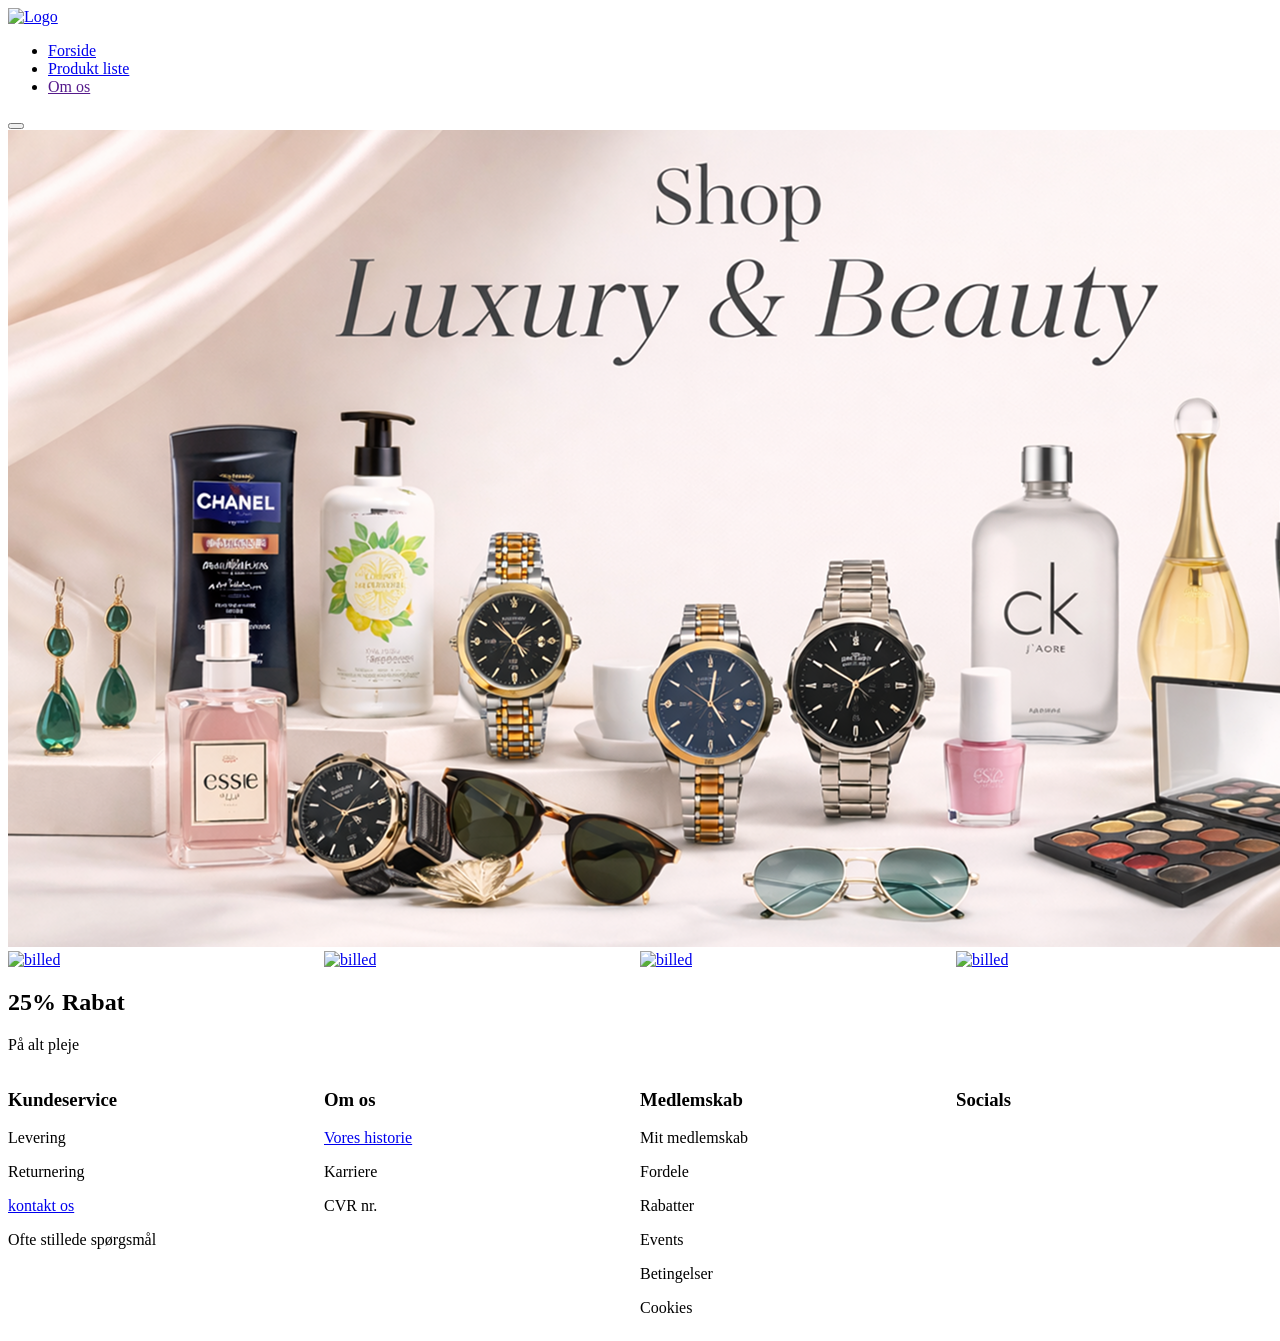
==== index.html @ b5269521 "font" ====
<!DOCTYPE html>
<html lang="en">

<head>
    <meta charset="UTF-8">
    <meta name="viewport" content="width=device-width, initial-scale=1.0">
    <title>Document</title>
    <script src="burger.js" defer></script>
    <link rel="stylesheet" href="global.css">
    <link rel="stylesheet" href="layout.css">
    <link rel="preconnect" href="https://fonts.googleapis.com">
    <link rel="preconnect" href="https://fonts.gstatic.com" crossorigin>
    <link href="https://fonts.googleapis.com/css2?family=Aboreto&display=swap" rel="stylesheet">
</head>

<body>
    <header>
        <div class="logo">
            <a href="index.html">
                <img src="" alt="Logo">
            </a>
        </div>
        <nav>
            <ul class="menu">
                <li><a href="index.html">Forside</a></li>
                <li><a href="produktliste.html">Produkt liste</a></li>
                <li><a href="">Om os</a></li>
            </ul>
            <button class="burger" alt="Menu/navigation">
                <span class="line"></span>
                <span class="line"></span>
                <span class="line"></span>
            </button>
        </nav>

    </header>

    <main>
        <img src="img/hero.png" alt="hero">
        <div class="grid1-4">
            <a href="produktliste.html?category=fragrances">
                <img src="" alt="billed">
            </a>

            <a href="produktliste.html?category=beauty">
                <img src="" alt="billed">
            </a>

            <a href="produktliste.html?category=mens-watches&category=sunglasses&category=womens-jewellery">
                <img src="" alt="billed">
            </a>

            <a href="produktliste.html?category=skin-care">
                <img src="" alt="billed">
            </a>


        </div>
        <div class="card25rabatIndex">
            <h2>25% Rabat</h2>
            <p>På alt pleje</p>
        </div>
        <div class="slideBar">

        </div>
    </main>
    <footer>
        <div class="grid1-4">
            <div>
                <h3>Kundeservice</h3>
                <p>Levering</p>
                <p>Returnering</p>
                <a href="kontakt.html">kontakt os</a>
                <p>Ofte stillede spørgsmål</p>
            </div>
            <div>
                <h3>Om os</h3>
                <a href="historie.html">Vores historie</a>
                <p>Karriere</p>
                <p>CVR nr.</p>
            </div>
            <div>
                <h3>Medlemskab</h3>
                <p>Mit medlemskab</p>
                <p>Fordele</p>
                <p>Rabatter</p>
                <p>Events</p>
                <p>Betingelser</p>
                <p>Cookies</p>
            </div>
            <div>
                <h3>Socials</h3>
                <img src="" alt="">
                <img src="" alt="">
                <img src="" alt="">
                <img src="" alt="">
            </div>
        </div>
    </footer>

</body>

</html>
---- global.css ----
.grid1-4 {
  display: grid;
  grid-template-columns: 1fr 1fr 1fr 1fr;
}

.aboreto-regular {
  font-family: "Aboreto", system-ui;
  font-weight: 400;
  font-style: normal;
}
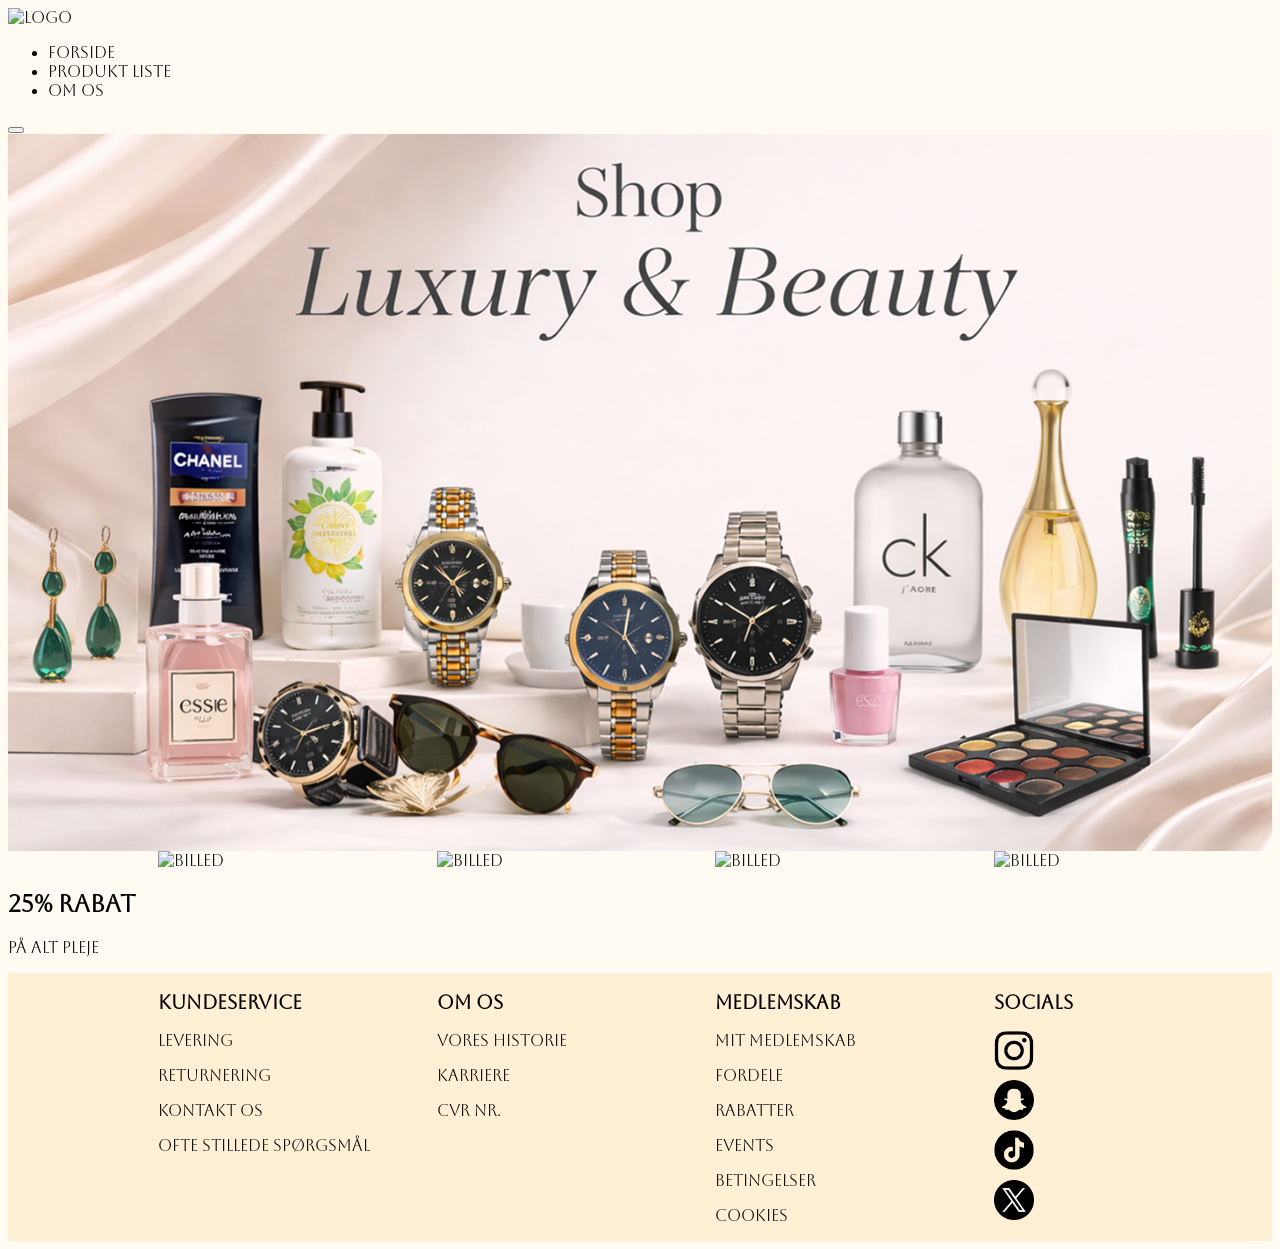
==== commit 329ba47d: "footer done" ====
--- a/index.html
+++ b/index.html
@@ -90,10 +90,10 @@
             </div>
             <div>
                 <h3>Socials</h3>
-                <img src="" alt="">
-                <img src="" alt="">
-                <img src="" alt="">
-                <img src="" alt="">
+                <img class="socialsLogos" src="img/instaLogo.png" alt="instaLogo">
+                <img class="socialsLogos" src="img/snapChatLogo.png" alt="snapChatLogo">
+                <img class="socialsLogos" src="img/TikTokLogo.png" alt="TikTokLogo">
+                <img class="socialsLogos" src="img/xLogo.png" alt="xLogo">
             </div>
         </div>
     </footer>
--- a/global.css
+++ b/global.css
@@ -1,10 +1,65 @@
+/******footer******/
 .grid1-4 {
   display: grid;
   grid-template-columns: 1fr 1fr 1fr 1fr;
+  padding-left: 150px;
 }
+
+footer {
+  background-color: var(--card-bg-color);
+}
+
+.socialsLogos {
+  width: 40px;
+  padding-bottom: 10px;
+}
+
+/****img***/
+
+img {
+  width: 100%;
+  height: auto;
+  display: block;
+  display: block;
+}
+
+/******farvekoder******/
+
+:root {
+  --primary-bg-color: #fffbf2;
+  --card-bg-color: #ffefd4;
+}
+
+body {
+  background-color: var(--primary-bg-color);
+}
+
+/*****font******/
 
 .aboreto-regular {
   font-family: "Aboreto", system-ui;
   font-weight: 400;
   font-style: normal;
 }
+
+p {
+  font-family: "Aboreto", system-ui;
+}
+
+h1 {
+  font-family: "Aboreto", system-ui;
+}
+
+h2 {
+  font-family: "Aboreto", system-ui;
+}
+
+h3 {
+  font-family: "Aboreto", system-ui;
+}
+
+a {
+  font-family: "Aboreto", system-ui;
+  text-decoration: none;
+  color: black;
+}
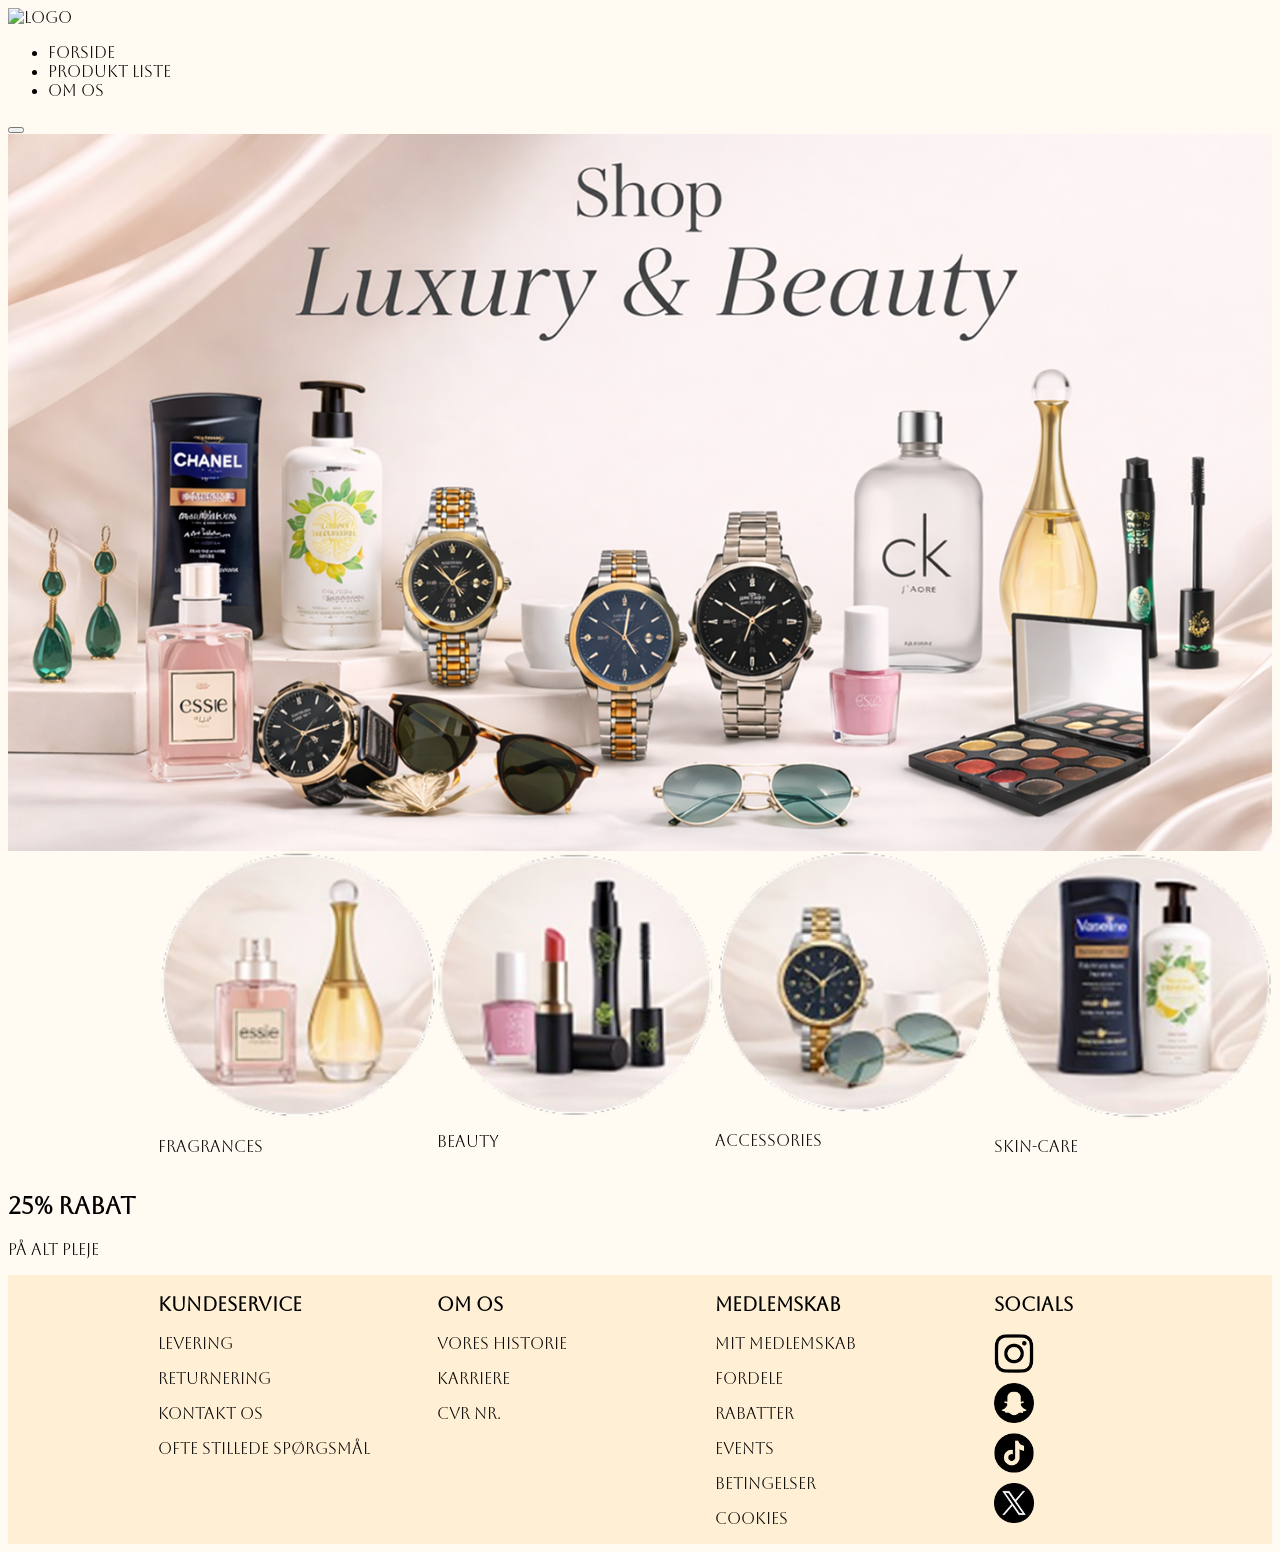
==== commit 963dc7d0: "bildere-på-forside-kategori" ====
--- a/index.html
+++ b/index.html
@@ -39,19 +39,23 @@
         <img src="img/hero.png" alt="hero">
         <div class="grid1-4">
             <a href="produktliste.html?category=fragrances">
-                <img src="" alt="billed">
+                <img src="img/fragrance.png" alt="billed">
+                <p>Fragrances</p>
             </a>
 
             <a href="produktliste.html?category=beauty">
-                <img src="" alt="billed">
+                <img src="img/beauty.png" alt="billed">
+                <p>Beauty</p>
             </a>
 
             <a href="produktliste.html?category=mens-watches&category=sunglasses&category=womens-jewellery">
-                <img src="" alt="billed">
+                <img src="img/accessories.png" alt="billed">
+                <p>Accessories</p>
             </a>
 
             <a href="produktliste.html?category=skin-care">
-                <img src="" alt="billed">
+                <img src="img/pleje.png" alt="billed">
+                <p>Skin-Care</p>
             </a>
 
 
--- a/global.css
+++ b/global.css
@@ -63,3 +63,92 @@
   text-decoration: none;
   color: black;
 }
+
+/*** Vores historie side ***/
+.indholdBoks {
+  background-color: #ffefd4;
+  padding: 90px;
+  max-width: 100rem;
+  margin: 0 auto;
+  line-height: 1.8;
+  font-size: 35px;
+  margin-bottom: 100px;
+  margin-top: 80px;
+}
+
+.portrætBoks {
+  width: 120rem;
+  margin: 0 auto;
+}
+
+.heroBanner {
+  background-color: #ffefd4;
+  padding: 40px;
+  font-size: 50px;
+  text-align: center;
+  margin-bottom: 150px;
+}
+.underskrifter {
+  display: block;
+  margin-left: auto;
+  width: 500px;
+}
+
+/** Kontakt os side **/
+#form-section {
+  background-color: #ffefd4;
+  padding: 40px;
+  max-width: 100rem;
+  margin: 0 auto;
+  margin-top: 80px;
+  margin-bottom: 90px;
+}
+
+#form-section input,
+#form-section textarea {
+  width: 50rem;
+  padding: 30px;
+  border: none;
+  background-color: #fffbf2;
+  font-size: 16px;
+  display: block;
+  margin: 0 auto;
+}
+
+#form-section label {
+  display: block;
+  font-size: 35px;
+  letter-spacing: 2px;
+  margin-bottom: 10px;
+  margin-top: 30px;
+  font-family: "Aboreto", system-ui;
+}
+
+.forms-tekst {
+  font-size: 2rem;
+  text-align: center;
+}
+
+legend {
+  max-width: 50rem;
+  margin: 0 auto;
+  padding: 30px;
+}
+
+.button {
+  margin-top: 30px;
+  margin-bottom: 10px;
+  padding: 15px 30px;
+  background-color: #ffefd4;
+  border: 10px solid #fffbf2;
+  font-size: 35px;
+  font-family: "Aboreto", system-ui;
+  cursor: pointer;
+  box-shadow: 3px 3px 0 #d6c2a1;
+  display: block;
+  margin-left: auto;
+}
+
+.button:hover {
+  border: 10px solid #ffd283;
+}
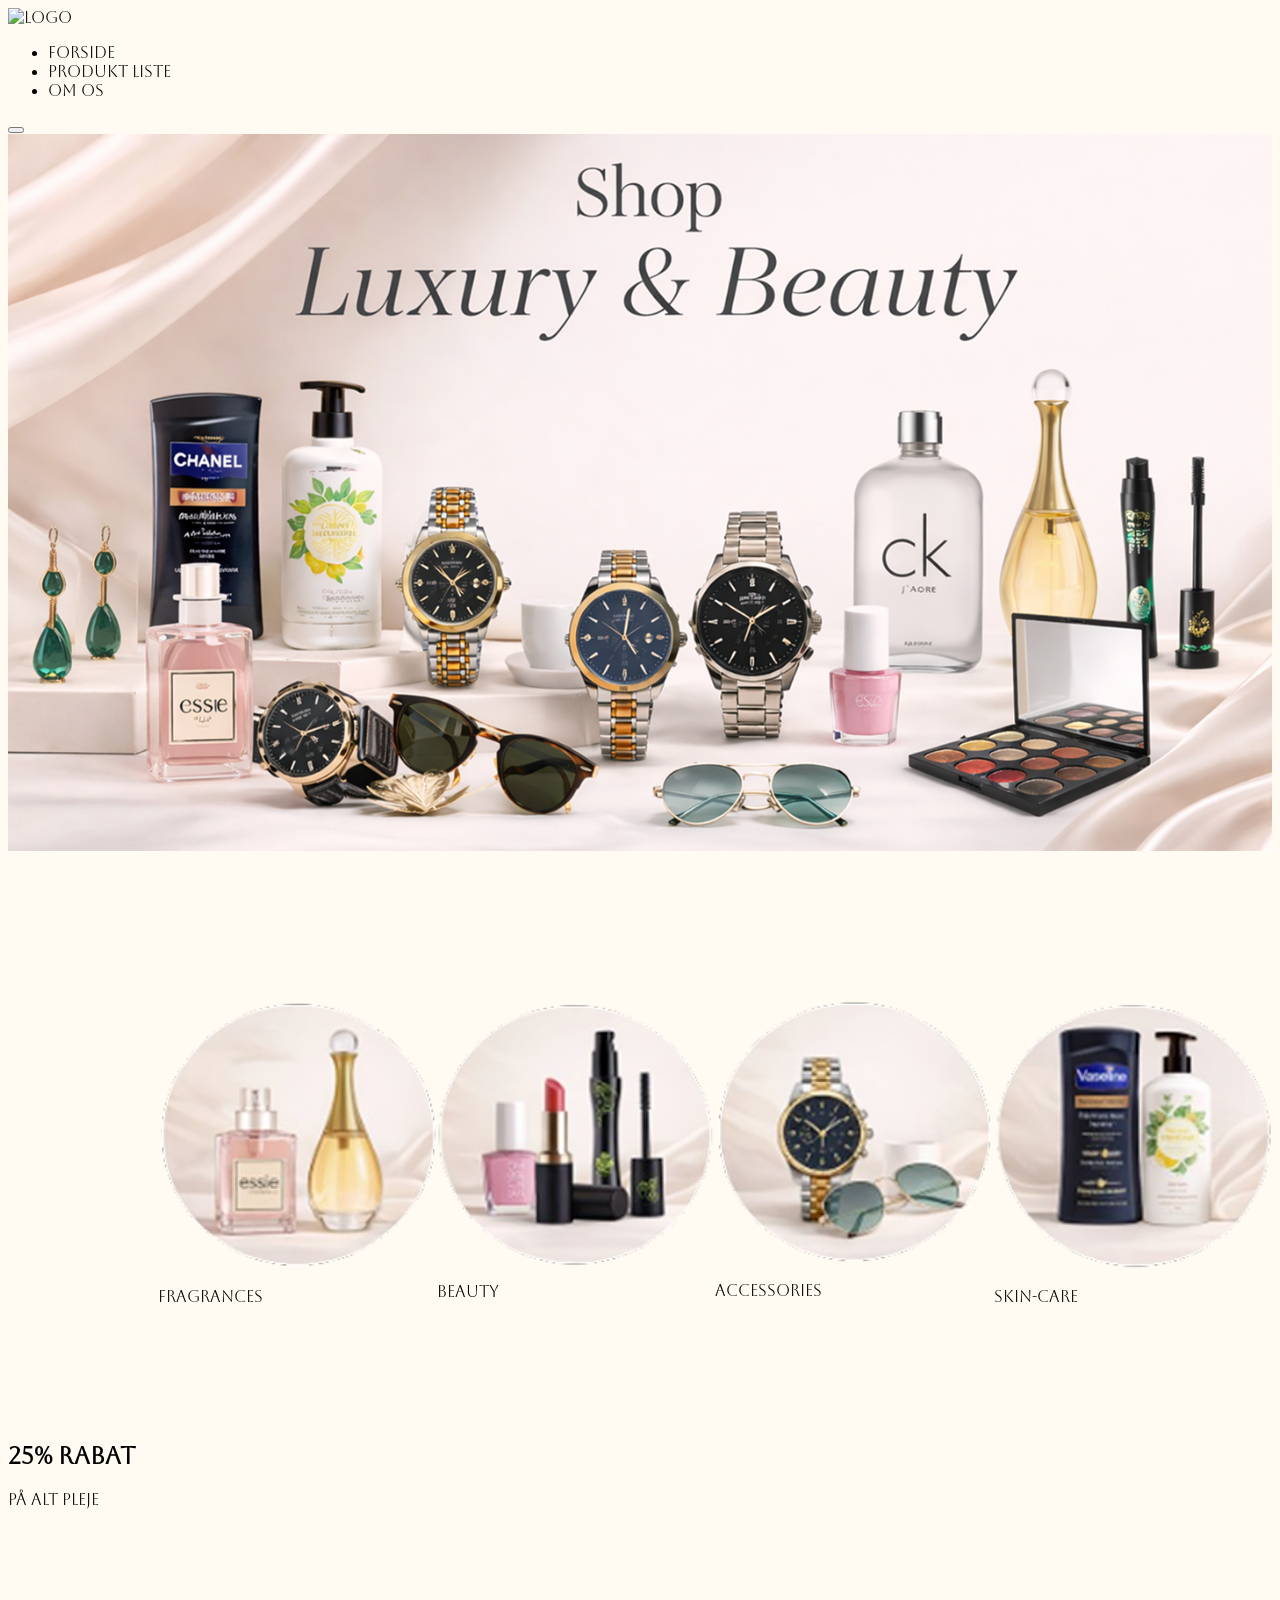
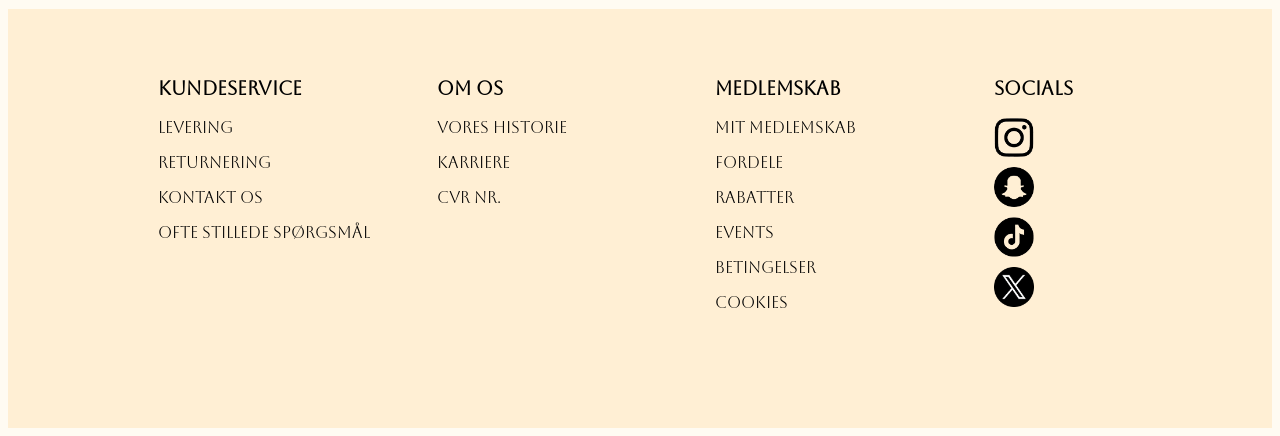
==== commit dbdc98d6: "favicon done" ====
--- a/index.html
+++ b/index.html
@@ -4,10 +4,14 @@
 <head>
     <meta charset="UTF-8">
     <meta name="viewport" content="width=device-width, initial-scale=1.0">
-    <title>Document</title>
+    <title>LUMIRA</title>
+
     <script src="burger.js" defer></script>
+
+    <link rel="icon" type="img/png" sizes="33x32" href="img/favicon.png">
     <link rel="stylesheet" href="global.css">
     <link rel="stylesheet" href="layout.css">
+
     <link rel="preconnect" href="https://fonts.googleapis.com">
     <link rel="preconnect" href="https://fonts.gstatic.com" crossorigin>
     <link href="https://fonts.googleapis.com/css2?family=Aboreto&display=swap" rel="stylesheet">
--- a/global.css
+++ b/global.css
@@ -3,6 +3,9 @@
   display: grid;
   grid-template-columns: 1fr 1fr 1fr 1fr;
   padding-left: 150px;
+  margin-top: 100px;
+  padding-top: 50px;
+  padding-bottom: 100px;
 }
 
 footer {
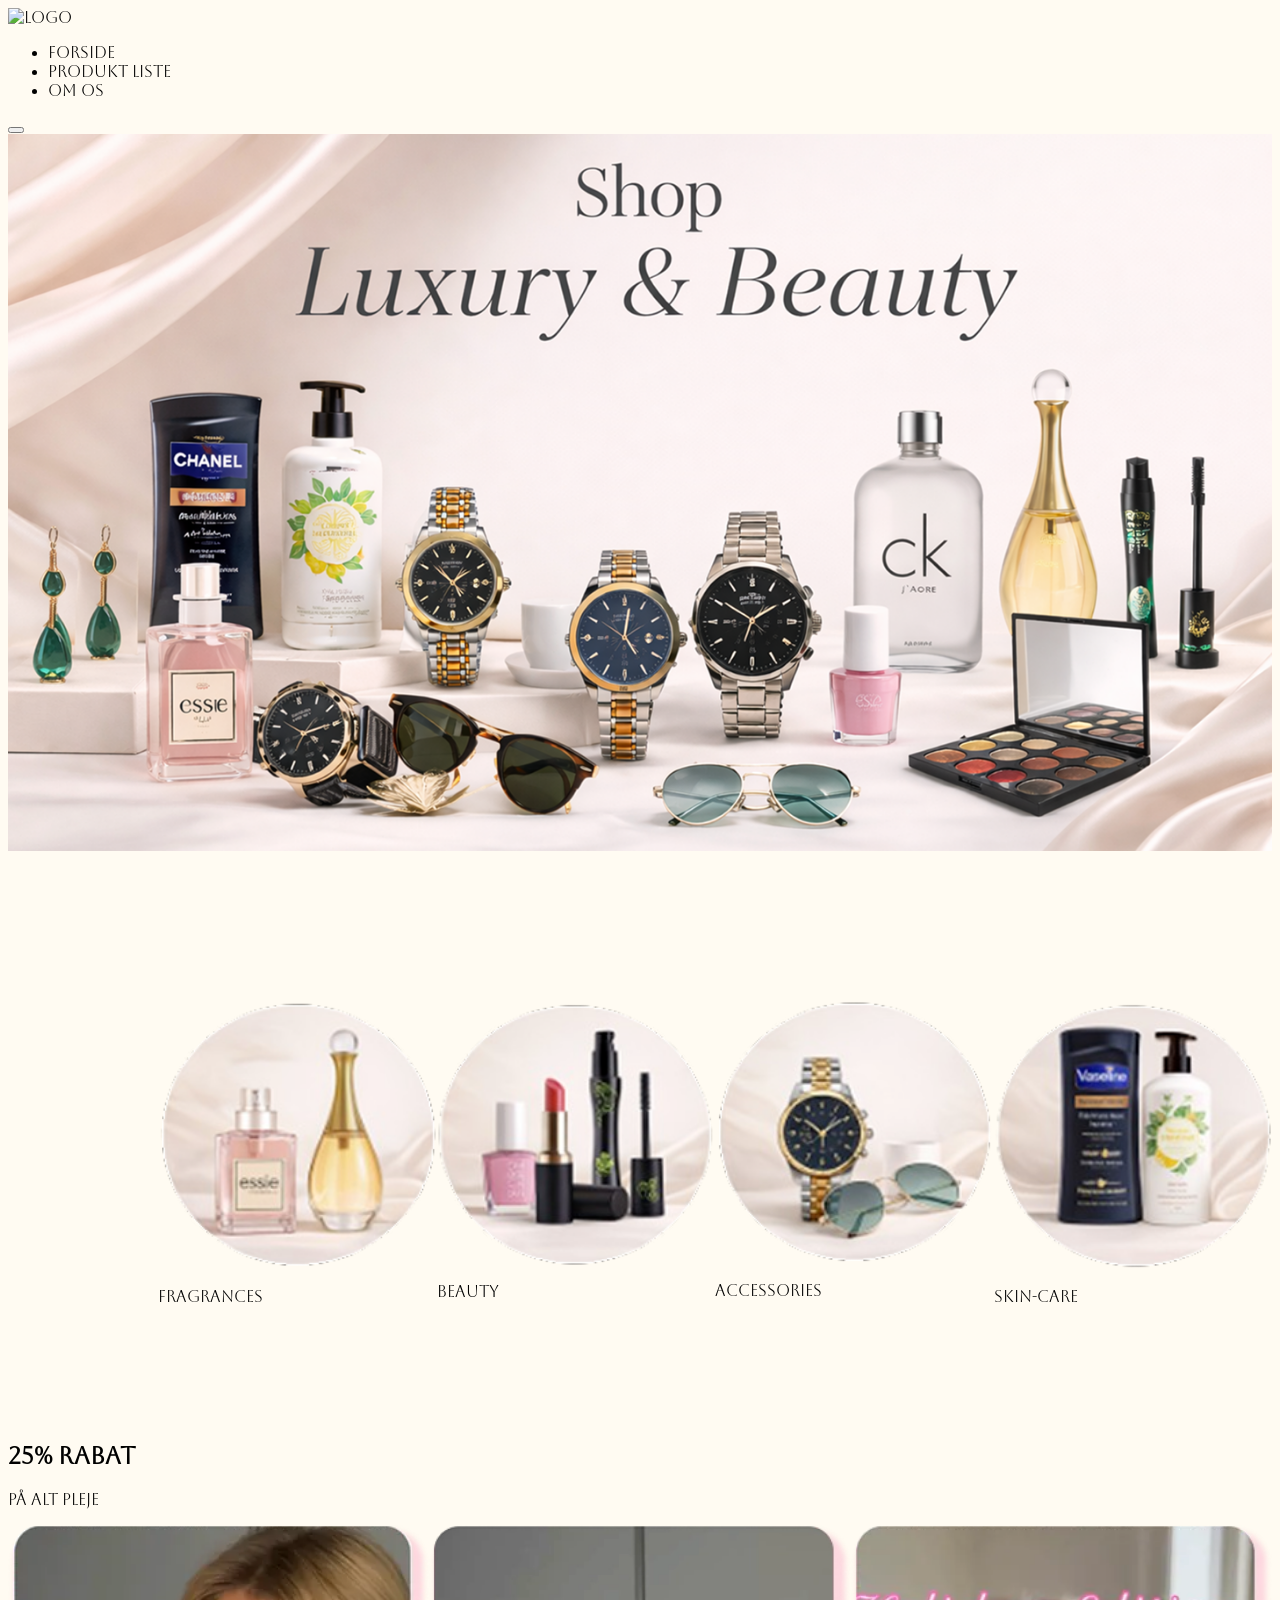
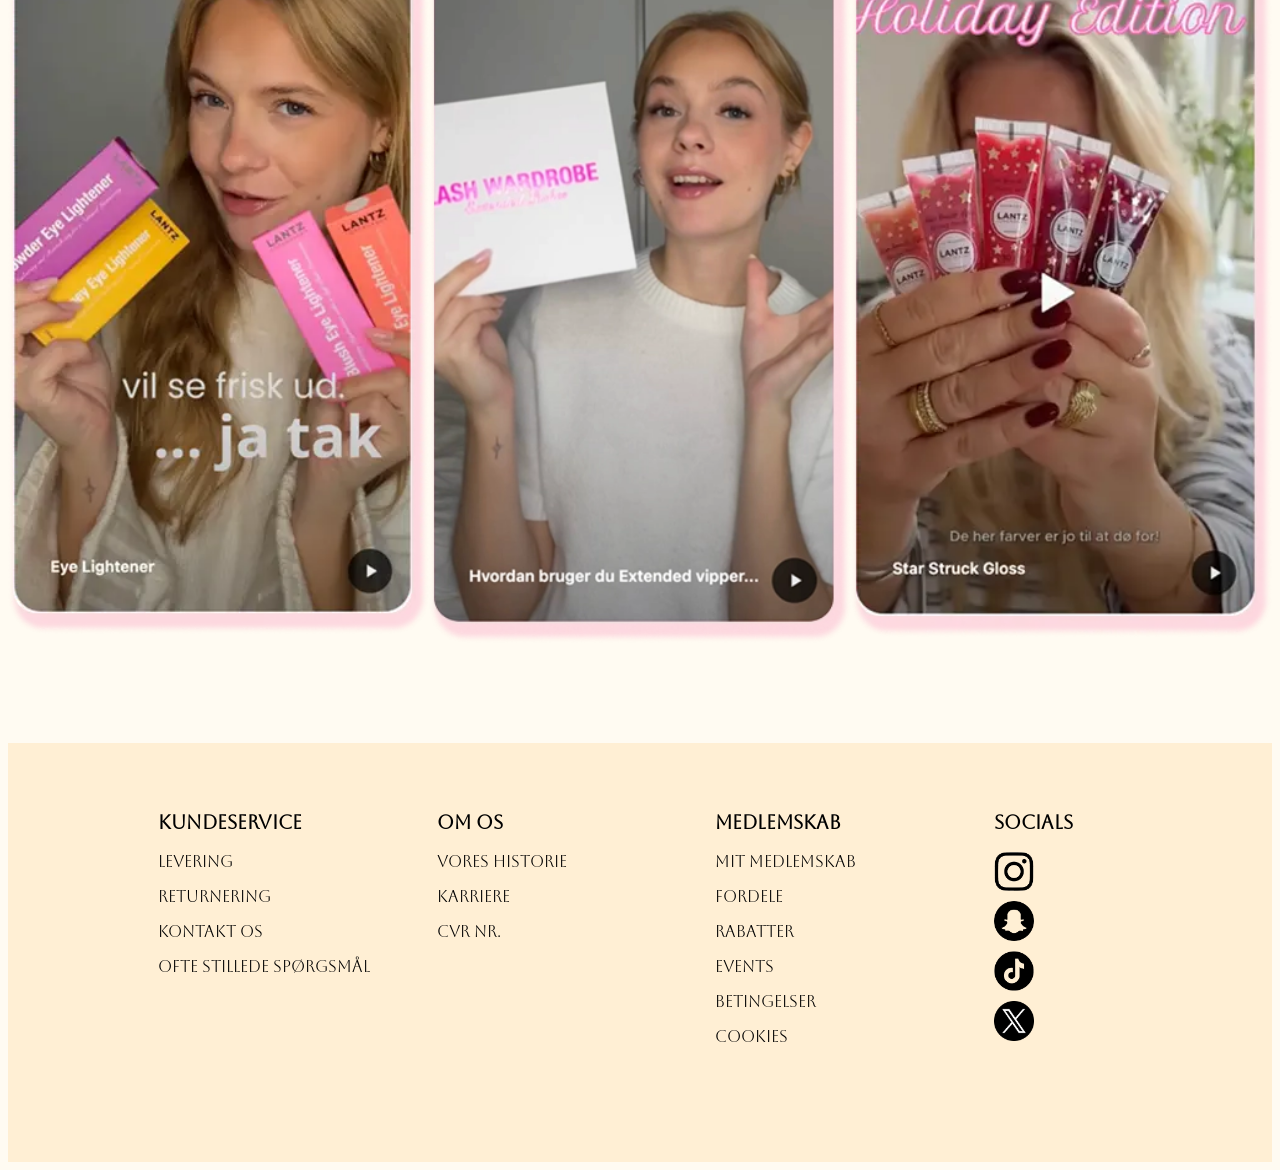
==== commit ce75357f: "smidtbilledindpåforside, slette 2csssider" ====
--- a/index.html
+++ b/index.html
@@ -69,7 +69,9 @@
             <p>På alt pleje</p>
         </div>
         <div class="slideBar">
-
+            <img src="img/forsidebilled1.webp" alt="billed">
+            <img src="img/forsidebilled2.webp" alt="billed">
+            <img src="img/forsidebilled3.webp" alt="billed">
         </div>
     </main>
     <footer>
--- a/global.css
+++ b/global.css
@@ -155,3 +155,9 @@
 .button:hover {
   border: 10px solid #ffd283;
 }
+
+/**Slidebar grid**/
+.slideBar {
+  display: grid;
+  grid-template-columns: 1fr 1fr 1fr;
+}
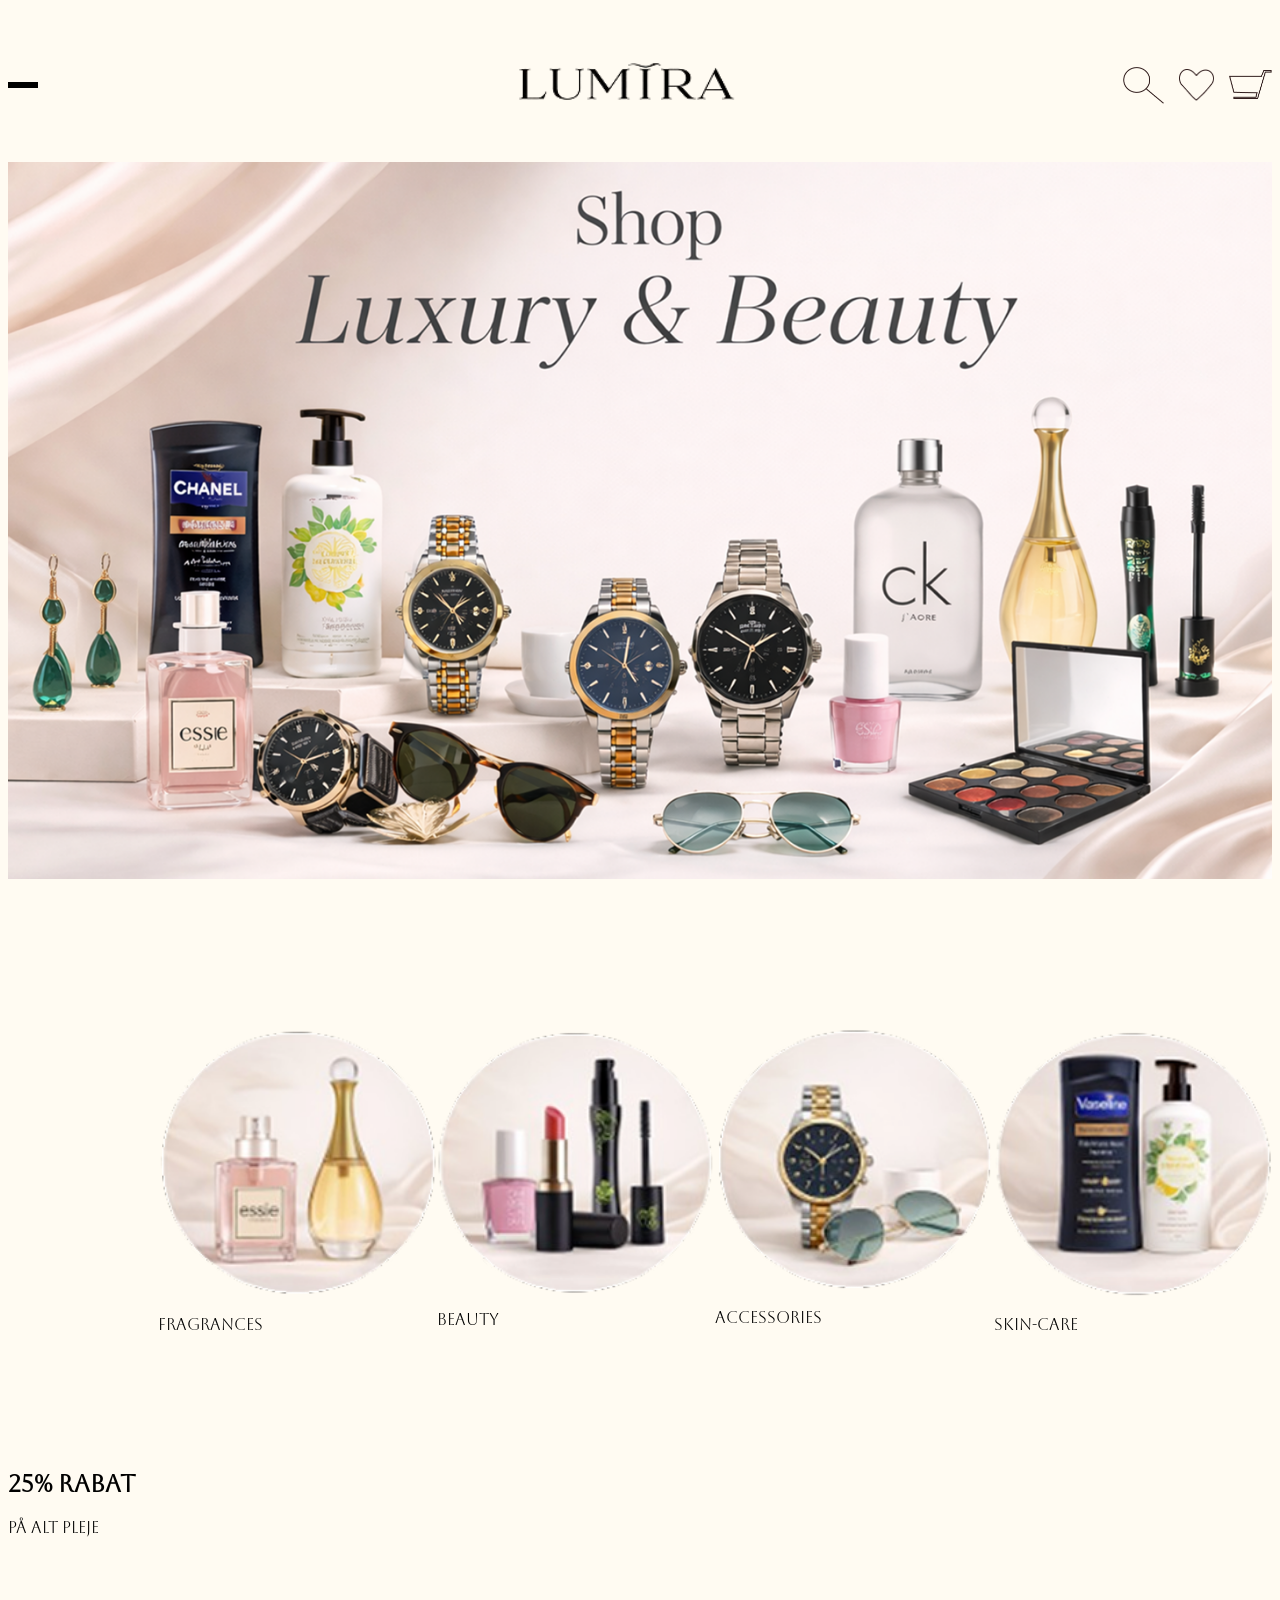
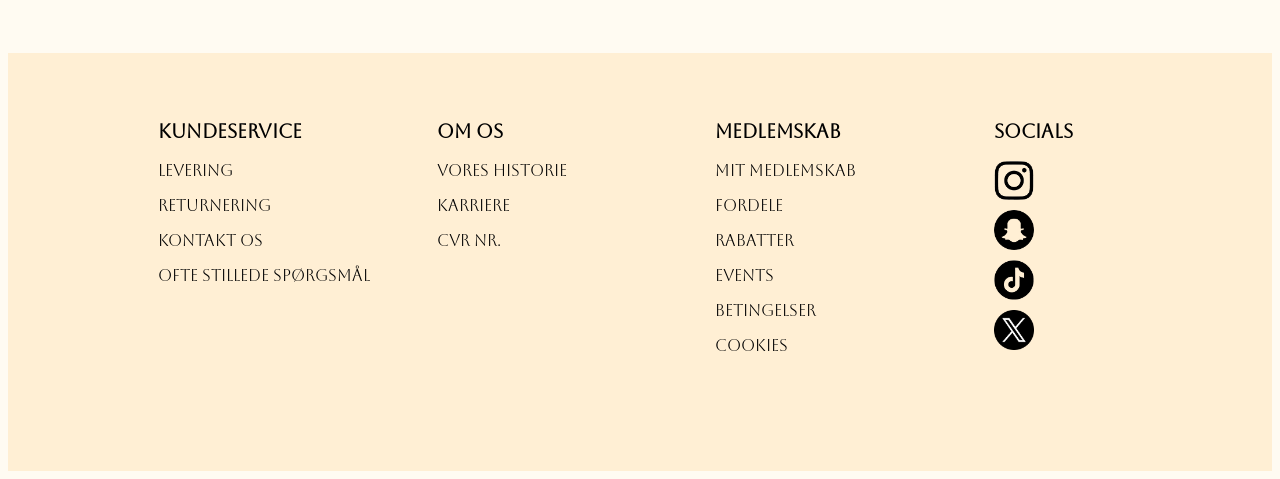
==== commit ac8ba397: "part 3" ====
--- a/index.html
+++ b/index.html
@@ -4,14 +4,11 @@
 <head>
     <meta charset="UTF-8">
     <meta name="viewport" content="width=device-width, initial-scale=1.0">
-    <title>LUMIRA</title>
-
+    <title>Document</title>
     <script src="burger.js" defer></script>
-
-    <link rel="icon" type="img/png" sizes="33x32" href="img/favicon.png">
     <link rel="stylesheet" href="global.css">
+    <link rel="stylesheet" href="produktliste.css">
     <link rel="stylesheet" href="layout.css">
-
     <link rel="preconnect" href="https://fonts.googleapis.com">
     <link rel="preconnect" href="https://fonts.gstatic.com" crossorigin>
     <link href="https://fonts.googleapis.com/css2?family=Aboreto&display=swap" rel="stylesheet">
@@ -19,24 +16,35 @@
 
 <body>
     <header>
-        <div class="logo">
-            <a href="index.html">
-                <img src="" alt="Logo">
-            </a>
-        </div>
         <nav>
-            <ul class="menu">
-                <li><a href="index.html">Forside</a></li>
-                <li><a href="produktliste.html">Produkt liste</a></li>
-                <li><a href="">Om os</a></li>
+            <div class="navigation">
+                <button class="burger" alt="Menu/navigation">
+                    <span class="line"></span>
+                    <span class="line"></span>
+                    <span class="line"></span>
+                </button>
+
+                <ul class="menu">
+                    <li><a href="historie.html">historie</a></li>
+                    <li><a href="produktliste.html">Produktliste</a></li>
+                    <li><a href="kontakt.html">Kontakt</a></li>
+                </ul>
+
+            </div>
+            <div class="logoo">
+                <a href="index.html">
+                    <img class="logo-img1" src="img/logo.png" alt="Logo">
+                </a>
+            </div>
+
+            <ul class="navIkoner">
+                <li><img src="img/soeg.png" alt=""></li>
+                <li><img src="img/hjerte.png" alt=""></li>
+                <li><img src="img/kurv.png" alt=""></li>
             </ul>
-            <button class="burger" alt="Menu/navigation">
-                <span class="line"></span>
-                <span class="line"></span>
-                <span class="line"></span>
-            </button>
+
+
         </nav>
-
     </header>
 
     <main>
@@ -69,9 +77,7 @@
             <p>På alt pleje</p>
         </div>
         <div class="slideBar">
-            <img src="img/forsidebilled1.webp" alt="billed">
-            <img src="img/forsidebilled2.webp" alt="billed">
-            <img src="img/forsidebilled3.webp" alt="billed">
+
         </div>
     </main>
     <footer>
--- a/produktliste.css
+++ b/produktliste.css
@@ -0,0 +1,228 @@
+/****cards****/
+.productCard {
+  background-color: var(--card-bg-color);
+  border-radius: 5px 5px 0px 0px;
+  margin: 20px;
+  position: relative;
+}
+
+#productListContainer {
+  display: grid;
+  grid-template-columns: 1fr 1fr;
+  margin: 0 auto;
+  max-width: 900px;
+  gap: 50px;
+}
+
+.tekst {
+  margin-left: 10px;
+  margin-bottom: 10px;
+}
+
+.discount {
+  position: absolute;
+  top: 10px;
+
+  background: rgb(236 5 5);
+  color: white;
+  padding: 5px 10px;
+  border-radius: 0px 2px 2px 0px;
+}
+
+/****btn****/
+
+.filterBtn {
+  margin-top: 30px;
+  margin-bottom: 10px;
+  padding: 10px 25px;
+  background-color: #fffbf2;
+  border: 10px solid #ffefd4;
+  font-size: 15px;
+  font-family: "Aboreto", system-ui;
+  cursor: pointer;
+  box-shadow: 3px 3px 0 #d6c2a1;
+}
+
+.filterBtn:hover {
+  border: 10px solid #fee1af;
+}
+
+.showAllBtn {
+  margin-top: 30px;
+  margin-bottom: 10px;
+  padding: 10px 25px;
+  background-color: #fffbf2;
+  border: 10px solid #ffefd4;
+  font-size: 15px;
+  font-family: "Aboreto", system-ui;
+  cursor: pointer;
+  box-shadow: 3px 3px 0 #d6c2a1;
+  /* display: block;
+  margin-left: 0 auto; */
+}
+
+.showAllBtn:hover {
+  border: 10px solid #fee1af;
+}
+
+.sortByPriceBtn {
+  margin-top: 30px;
+  margin-bottom: 10px;
+  padding: 10px 25px;
+  background-color: #fffbf2;
+  border: 10px solid #ffefd4;
+  font-size: 15px;
+  font-family: "Aboreto", system-ui;
+  cursor: pointer;
+  box-shadow: 3px 3px 0 #d6c2a1;
+  /* display: block;
+  margin-left: 0 auto;*/
+}
+
+.sortByPriceBtn:hover {
+  border: 10px solid #fee1af;
+}
+
+.btn-produktsliste {
+  display: flex;
+  justify-content: center;
+  gap: 30px;
+}
+
+.buttonKoeb {
+  position: absolute;
+  bottom: 20px;
+  right: 10px;
+  padding: 7px 10px;
+  background-color: #ffefd4;
+  border: 10px solid #fffbf2;
+  font-size: 15px;
+  font-family: "Aboreto", system-ui;
+  cursor: pointer;
+  box-shadow: 3px 3px 0 #d6c2a1;
+}
+
+.buttonKoeb:hover {
+  border: 10px solid #fee1af;
+}
+
+/****herobanner****/
+#product-title {
+  background-color: var(--card-bg-color);
+  text-align: center;
+  padding-top: 100px;
+  padding-bottom: 100px;
+  font-size: 100px;
+}
+
+/****menu*****/
+
+.menu {
+  display: none;
+  /* justify-content: center; */
+  /* align-items: center; */
+  gap: 40px;
+  list-style: none;
+  padding: 0;
+  margin: 0;
+  font-size: 28px;
+  letter-spacing: 2px;
+  padding: 15px 25px;
+  background-color: transparent;
+  letter-spacing: 2px;
+}
+
+.menu li:last-child {
+  margin-right: 0;
+}
+
+.burger {
+  display: flex;
+  flex-direction: column;
+  justify-content: space-between;
+  width: 30px;
+  height: 17px;
+  cursor: pointer;
+  margin-right: 20px;
+
+  background: none; /* fjerner grå baggrund */
+  border: none; /* fjerner kant */
+  padding: 0;
+}
+
+.burger .line {
+  display: block;
+  width: 100%;
+  height: 2px;
+  transition: all 0.3s ease;
+  background-color: black;
+}
+
+.logo-img1 {
+  width: 300px;
+  padding-left: 100px;
+}
+
+.navIkoner {
+  width: 150px;
+
+  list-style: none;
+  display: flex;
+
+  display: flex;
+  gap: 15px;
+  align-items: center;
+}
+
+nav {
+  display: flex;
+  align-items: center;
+  justify-content: space-between;
+}
+
+.burger {
+  display: block;
+  background-color: transparent;
+  border: 0;
+}
+
+.menu a:hover {
+  background-color: transparent;
+}
+
+.burger.active .line:nth-child(1) {
+  transform: rotate(45deg) translate(5px, 5px);
+  transition: 0.2s linear;
+}
+
+.burger.active .line:nth-child(2) {
+  opacity: 0;
+  transition: 0.15s linear;
+}
+
+.burger.active .line:nth-child(3) {
+  transform: rotate(-45deg) translate(5px, -5px);
+  transition: 0.2s linear;
+}
+
+nav.active .menu {
+  display: block;
+  background-color: transparent;
+  position: absolute;
+  top: 94px;
+  left: 0;
+  width: 100%;
+  box-shadow: 0 10px 10px rgba(0, 0, 0, 0.1);
+  z-index: 4;
+}
+
+nav.active .menu li {
+  margin: 10px 20px;
+}
+
+nav.active .menu a {
+  font-size: 24px;
+  color: rgb(0, 0, 0);
+  -webkit-text-stroke: 0.5px black;
+  text-align: center;
+}
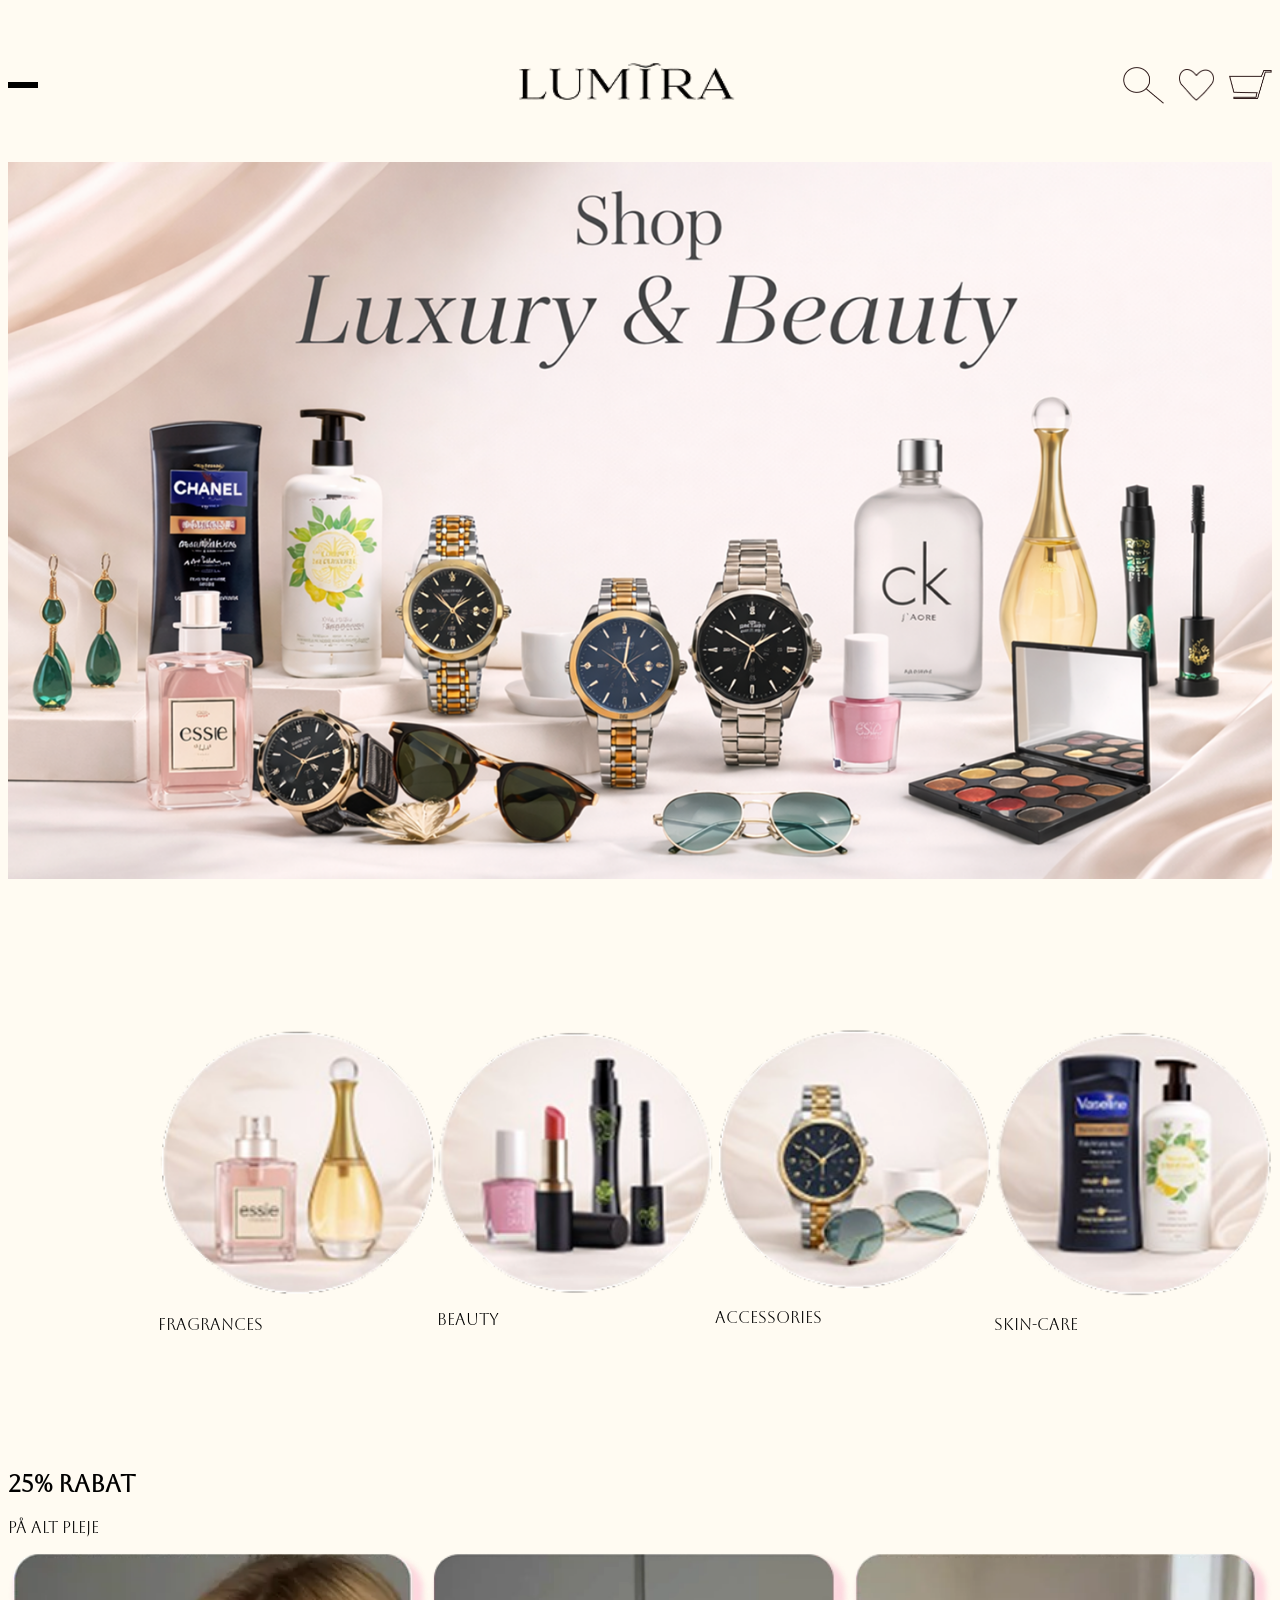
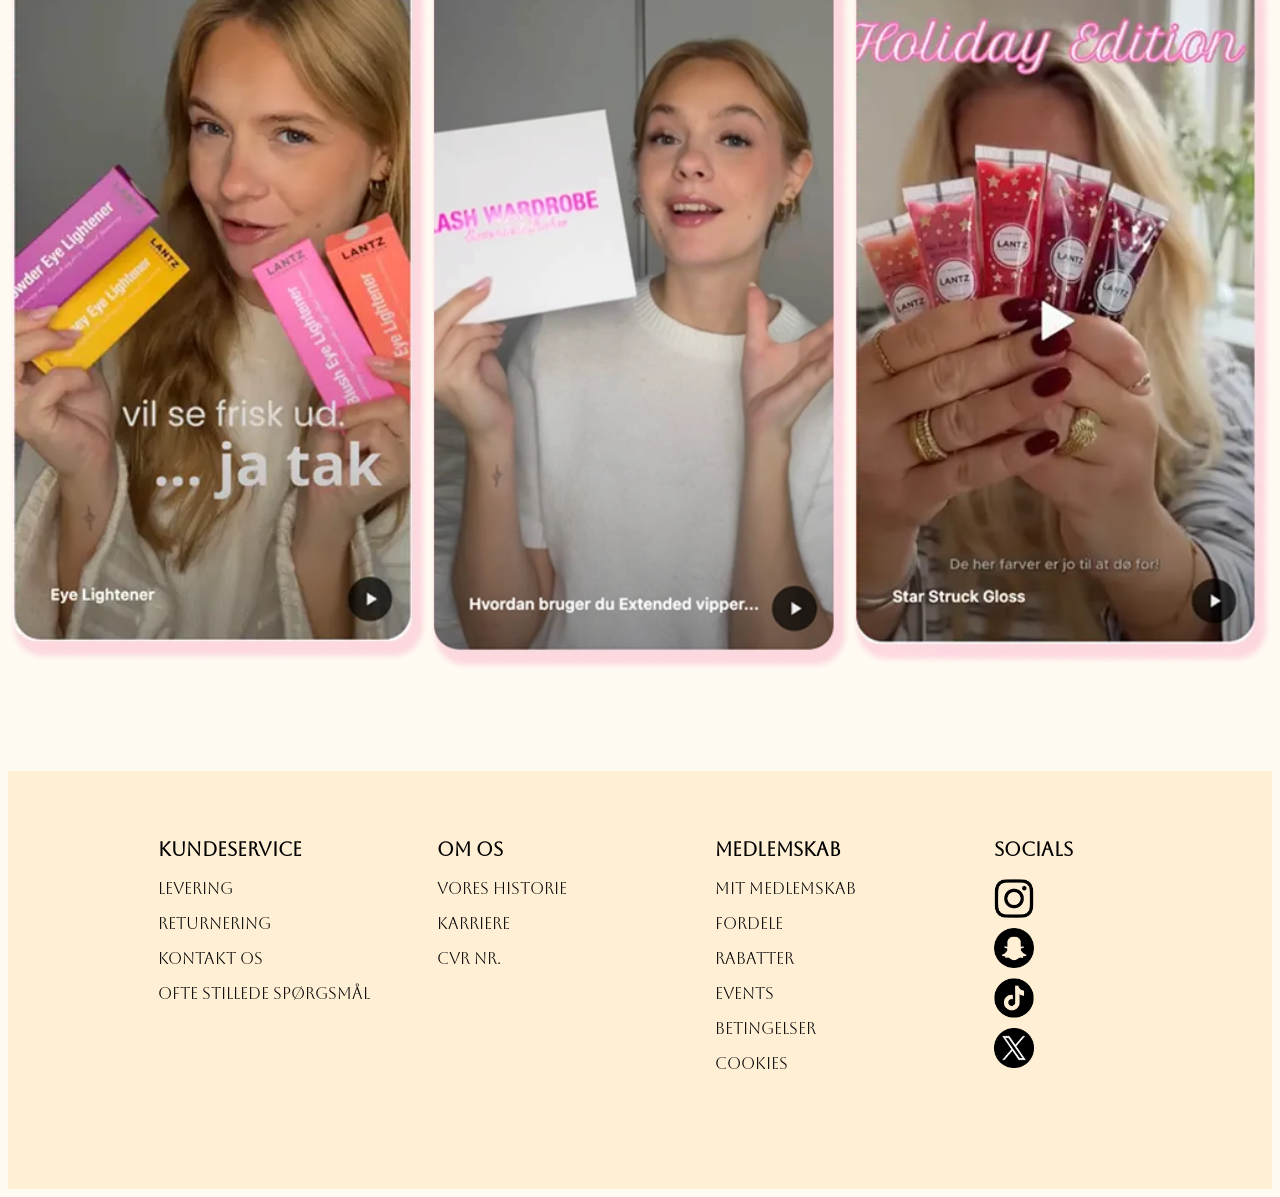
==== commit 82b9b4b5: "Merge pull request #35 from Jumo0003/2-part part 3" ====
--- a/index.html
+++ b/index.html
@@ -4,11 +4,15 @@
 <head>
     <meta charset="UTF-8">
     <meta name="viewport" content="width=device-width, initial-scale=1.0">
-    <title>Document</title>
+    <title>LUMIRA</title>
+
     <script src="burger.js" defer></script>
+
+    <link rel="icon" type="img/png" sizes="33x32" href="img/favicon.png">
     <link rel="stylesheet" href="global.css">
     <link rel="stylesheet" href="produktliste.css">
     <link rel="stylesheet" href="layout.css">
+
     <link rel="preconnect" href="https://fonts.googleapis.com">
     <link rel="preconnect" href="https://fonts.gstatic.com" crossorigin>
     <link href="https://fonts.googleapis.com/css2?family=Aboreto&display=swap" rel="stylesheet">
@@ -77,7 +81,9 @@
             <p>På alt pleje</p>
         </div>
         <div class="slideBar">
-
+            <img src="img/forsidebilled1.webp" alt="billed">
+            <img src="img/forsidebilled2.webp" alt="billed">
+            <img src="img/forsidebilled3.webp" alt="billed">
         </div>
     </main>
     <footer>
